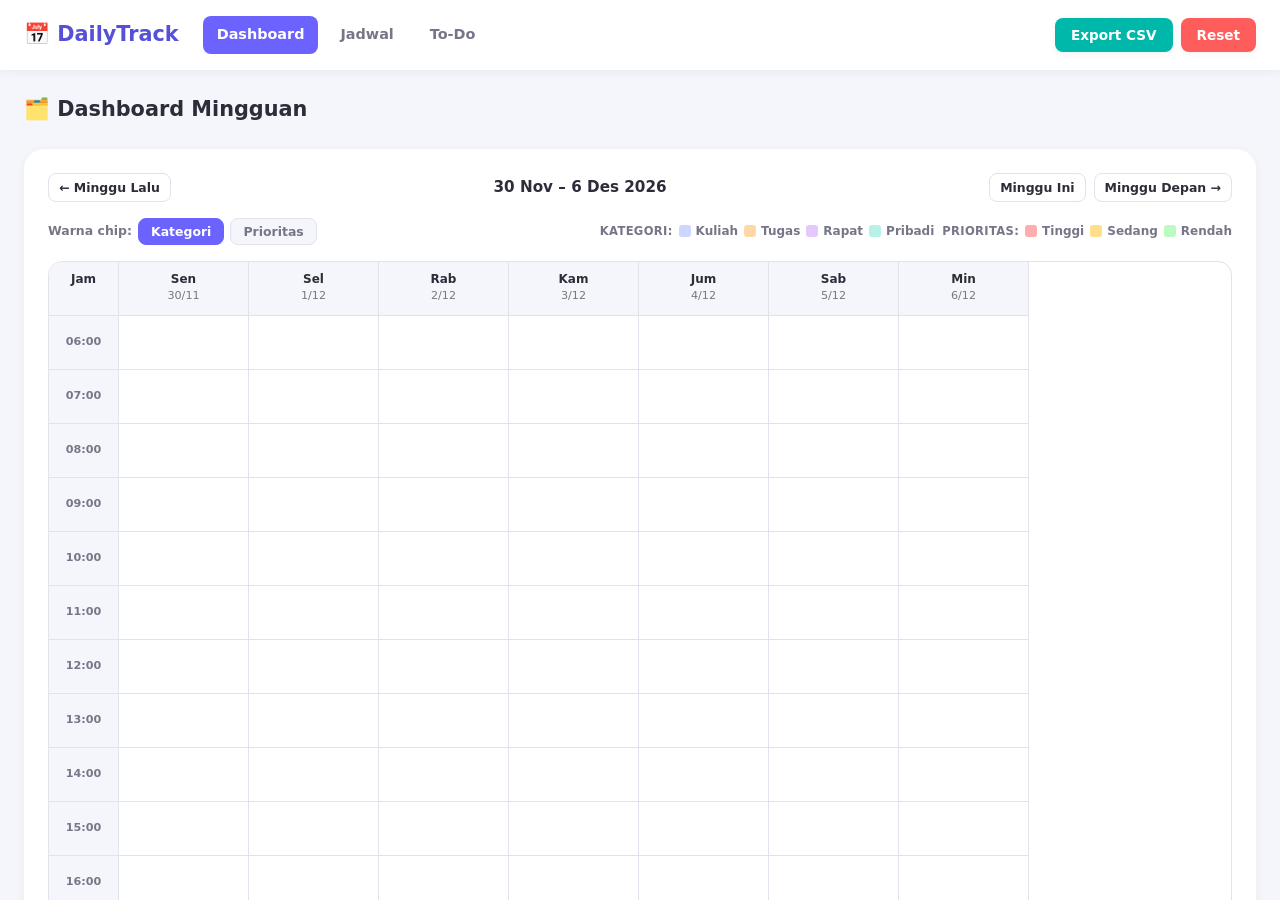
==== index.html @ 7cde0c34 "Add files via upload" ====
<!-- FILE: index.html -->
<!DOCTYPE html>
<html lang="id">
<head>
<meta charset="UTF-8">
<meta name="viewport" content="width=device-width, initial-scale=1.0">
<meta http-equiv="refresh" content="0; url=dashboard.html">
<title>DailyTrack</title>
</head>
<body>
  <p>Mengarahkan ke <a href="dashboard.html">Dashboard</a>...</p>
</body>
</html>
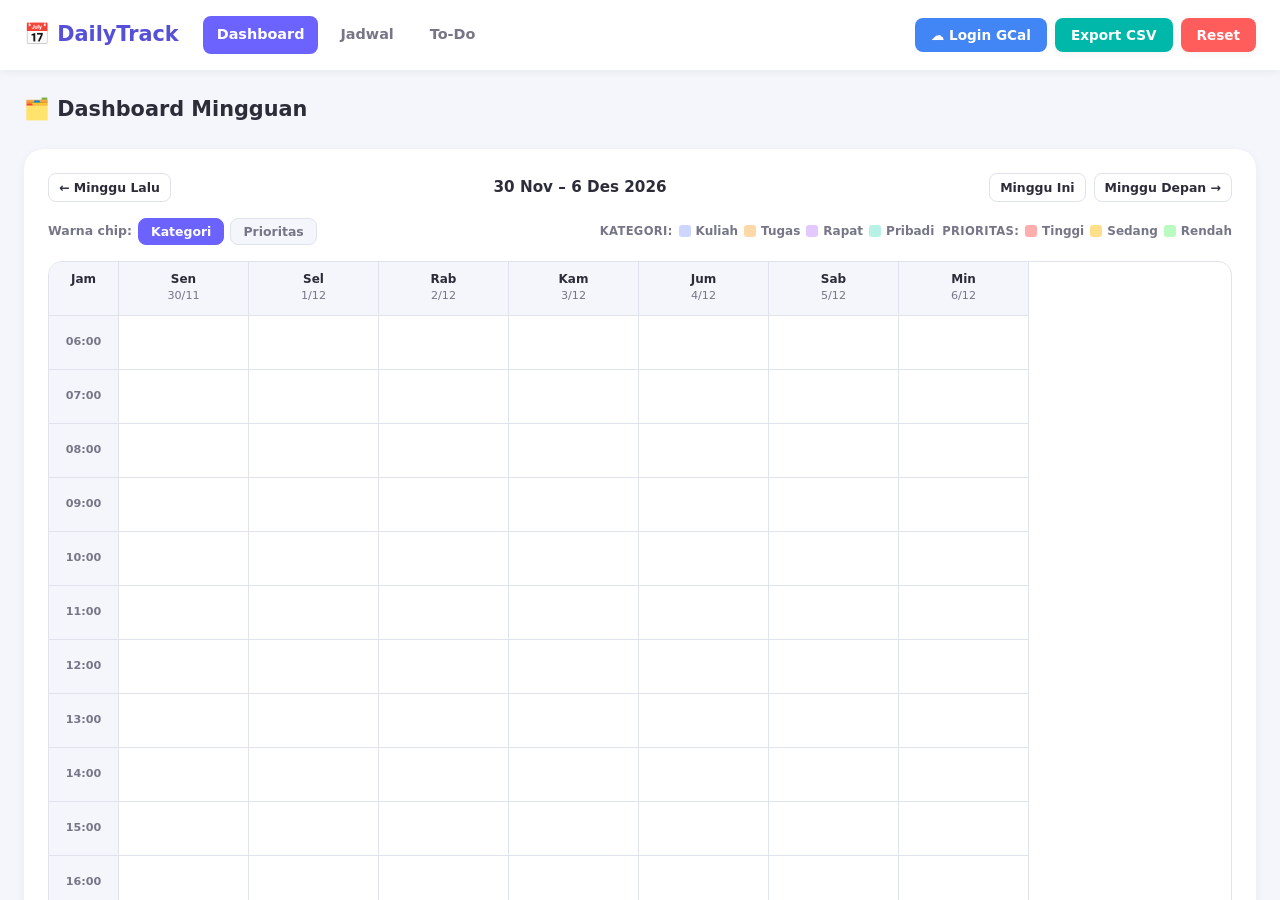
==== commit 37d03573: "feat: integrasi Google Calendar sync + keamanan - Tambah gcal-sync.js: OAuth via GIS, push jadwal ke" ====
--- a/index.html
+++ b/index.html
@@ -5,6 +5,16 @@
 <meta charset="UTF-8">
 <meta name="viewport" content="width=device-width, initial-scale=1.0">
 <meta http-equiv="refresh" content="0; url=dashboard.html">
+<meta http-equiv="Content-Security-Policy" content="
+  default-src 'self';
+  script-src 'self' https://accounts.google.com;
+  connect-src 'self' https://www.googleapis.com https://accounts.google.com;
+  style-src 'self' 'unsafe-inline';
+  img-src 'self' data:;
+  frame-src 'self' https://accounts.google.com;
+  base-uri 'self';
+  form-action 'self';
+">
 <title>DailyTrack</title>
 </head>
 <body>
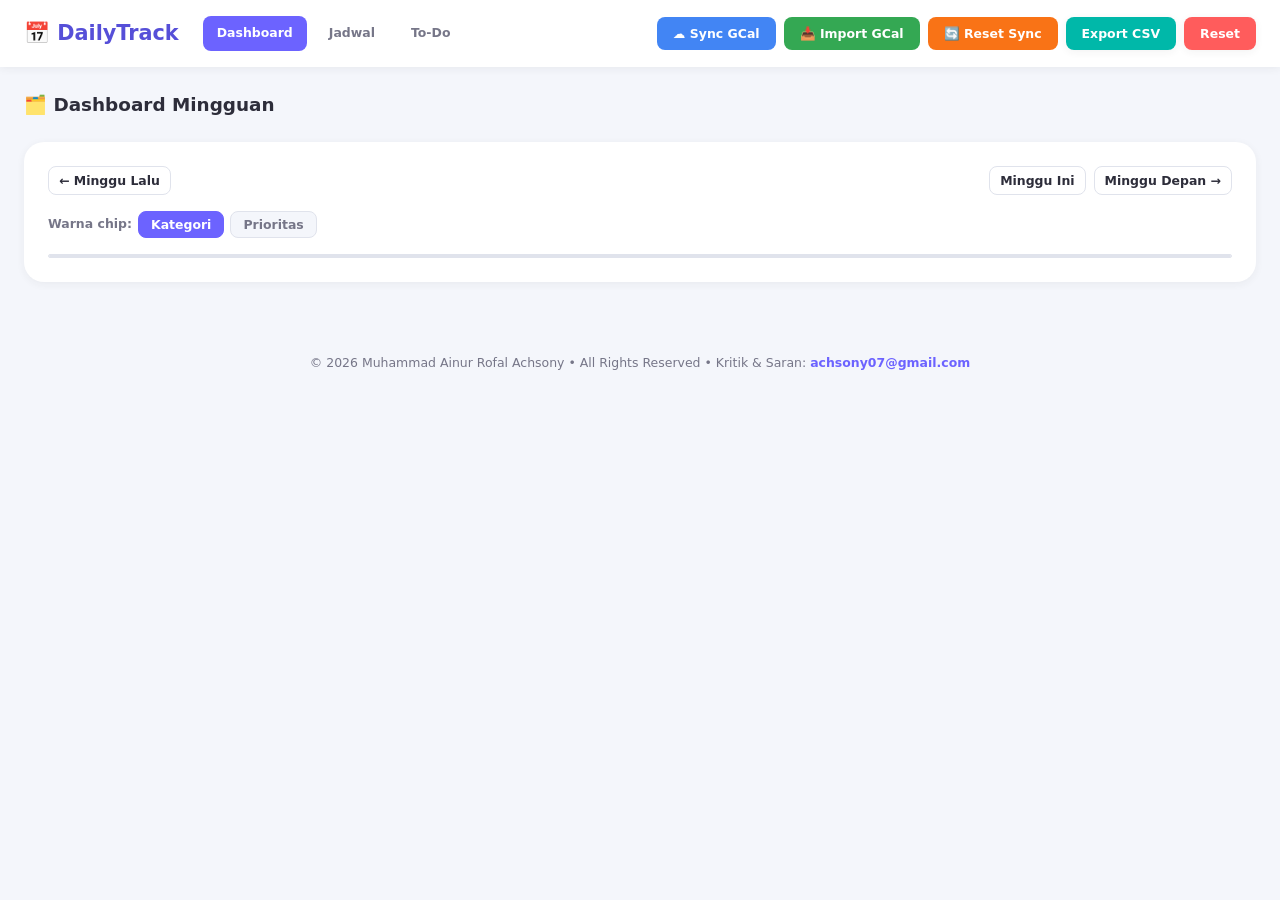
==== commit f81b208d: "feat: mobile responsive improvements - Restructure folder: pages/, css/, js/ - Split monolithic styl" ====
--- a/index.html
+++ b/index.html
@@ -4,7 +4,7 @@
 <head>
 <meta charset="UTF-8">
 <meta name="viewport" content="width=device-width, initial-scale=1.0">
-<meta http-equiv="refresh" content="0; url=dashboard.html">
+<meta http-equiv="refresh" content="0; url=pages/dashboard.html">
 <meta http-equiv="Content-Security-Policy" content="
   default-src 'self';
   script-src 'self' https://accounts.google.com;
@@ -18,6 +18,6 @@
 <title>DailyTrack</title>
 </head>
 <body>
-  <p>Mengarahkan ke <a href="dashboard.html">Dashboard</a>...</p>
+  <p>Mengarahkan ke <a href="pages/dashboard.html">Dashboard</a>...</p>
 </body>
-</html>+</html>
